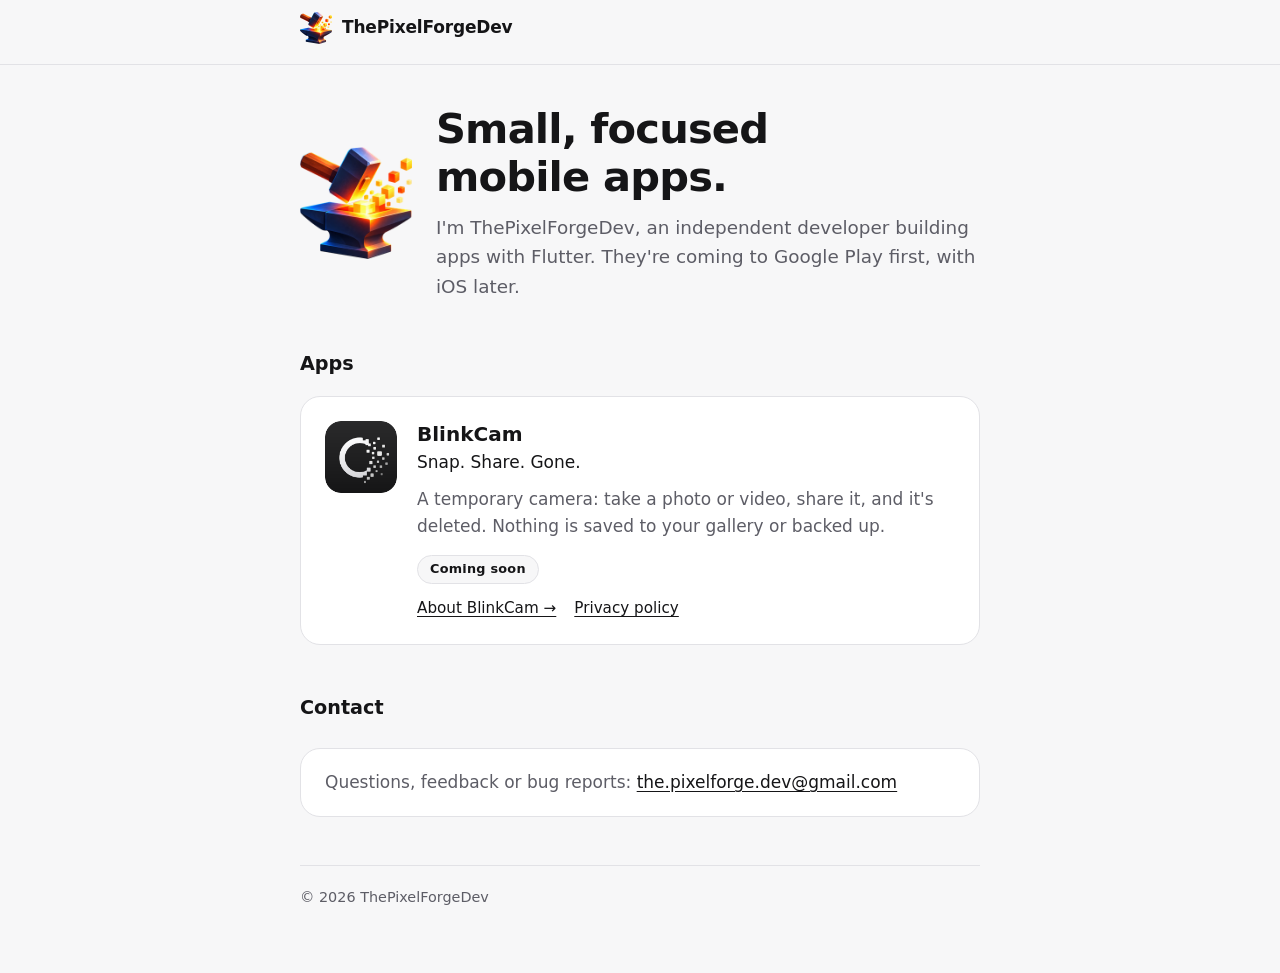
==== index.html @ 021a2099 "Add ThePixelForgeDev home page and shared site style - Home page with intro, app list (BlinkCam, com" ====
<!doctype html>
<html lang="en">
  <head>
    <meta charset="utf-8" />
    <meta name="viewport" content="width=device-width, initial-scale=1" />
    <title>ThePixelForgeDev</title>
    <meta
      name="description"
      content="ThePixelForgeDev is an independent developer building small, focused mobile apps with Flutter."
    />
    <link rel="icon" href="assets/favicon.png" type="image/png" />
    <link rel="apple-touch-icon" href="assets/apple-touch-icon.png" />
    <link rel="stylesheet" href="assets/site.css" />
  </head>
  <body>
    <a class="skip-link" href="#content">Skip to content</a>
    <header class="site-header">
      <div class="site-header-inner">
        <a class="wordmark" href="./" aria-current="page">
          <img src="assets/logo.png" alt="" width="32" height="32" />
          ThePixelForgeDev
        </a>
      </div>
    </header>

    <main id="content">
      <section class="intro" aria-labelledby="intro-title">
        <img src="assets/logo.png" alt="ThePixelForgeDev logo: a hammer striking glowing pixels on an anvil" width="112" height="112" />
        <div>
          <h1 id="intro-title">Small, focused mobile apps.</h1>
          <p class="lead">
            I'm ThePixelForgeDev, an independent developer building apps with
            Flutter. They're coming to Google Play first, with iOS later.
          </p>
        </div>
      </section>

      <h2 class="section-title" id="apps">Apps</h2>
      <ul class="app-list" aria-labelledby="apps">
        <!--
          To add an app, copy one <li> block below and change the slug, icon,
          name, tagline, summary and status. See ADDING-AN-APP.md.
          Status: <span class="badge">Coming soon</span>
          Once live, replace the badge with:
          <a class="badge" href="https://play.google.com/store/apps/details?id=PACKAGE_ID">Get it on Google Play</a>
        -->
        <li>
          <article class="app-card" aria-labelledby="app-blinkcam">
            <img src="blinkcam/icon.png" alt="BlinkCam app icon" width="72" height="72" />
            <div>
              <h3 id="app-blinkcam"><a href="blinkcam/">BlinkCam</a></h3>
              <p class="tagline">Snap. Share. Gone.</p>
              <p class="summary">
                A temporary camera: take a photo or video, share it, and it's
                deleted. Nothing is saved to your gallery or backed up.
              </p>
              <span class="badge">Coming soon</span>
              <p class="links">
                <a href="blinkcam/">About BlinkCam →</a>
                <a href="blinkcam/privacy/">Privacy policy</a>
              </p>
            </div>
          </article>
        </li>
      </ul>

      <h2 class="section-title" id="contact">Contact</h2>
      <div class="card">
        <p>
          Questions, feedback or bug reports:
          <a href="mailto:the.pixelforge.dev@gmail.com">the.pixelforge.dev@gmail.com</a>
        </p>
      </div>

      <footer>© 2026 ThePixelForgeDev</footer>
    </main>
  </body>
</html>
---- assets/site.css ----
/* ThePixelForgeDev shared site style.
   Dark monochrome by default, light theme via prefers-color-scheme.
   No external fonts or resources. */

:root {
  --bg: #121214;
  --surface: #1c1c1f;
  --surface-hover: #232327;
  --text: #f2f2f4;
  --muted: #a5a5ad;
  --line: #2c2c31;
  --accent: #ffffff;
  --radius: 20px;
  --width: 720px;
  color-scheme: dark;
}

@media (prefers-color-scheme: light) {
  :root {
    --bg: #f7f7f8;
    --surface: #ffffff;
    --surface-hover: #f0f0f2;
    --text: #151517;
    --muted: #5d5d66;
    --line: #e2e2e6;
    --accent: #151517;
    color-scheme: light;
  }
}

* {
  box-sizing: border-box;
}

body {
  margin: 0;
  background: var(--bg);
  color: var(--text);
  font: 17px/1.6 system-ui, -apple-system, "Segoe UI", Roboto, sans-serif;
  overflow-wrap: break-word;
}

a {
  color: var(--accent);
  text-underline-offset: 3px;
}

a:focus-visible {
  outline: 2px solid var(--accent);
  outline-offset: 3px;
  border-radius: 6px;
}

img {
  max-width: 100%;
}

.skip-link {
  position: absolute;
  left: 16px;
  top: -48px;
  padding: 8px 14px;
  background: var(--surface);
  border: 1px solid var(--line);
  border-radius: 10px;
}

.skip-link:focus {
  top: 12px;
}

/* ---------- Site header ---------- */

.site-header {
  border-bottom: 1px solid var(--line);
}

.site-header-inner {
  max-width: var(--width);
  margin: 0 auto;
  padding: 12px 20px;
}

.wordmark {
  display: inline-flex;
  align-items: center;
  gap: 10px;
  color: var(--text);
  font-weight: 700;
  text-decoration: none;
  letter-spacing: -0.01em;
}

.wordmark img {
  width: 32px;
  height: 32px;
}

/* ---------- Page layout ---------- */

main {
  max-width: var(--width);
  margin: 0 auto;
  padding: 40px 20px 64px;
}

h1 {
  font-size: clamp(1.9rem, 6vw, 2.6rem);
  line-height: 1.15;
  letter-spacing: -0.02em;
  text-wrap: balance;
  margin: 0 0 12px;
}

h2 {
  font-size: 1.2rem;
  margin: 36px 0 8px;
}

p,
li {
  color: var(--muted);
}

strong {
  color: var(--text);
}

.lead {
  font-size: 1.15rem;
}

.card {
  background: var(--surface);
  border: 1px solid var(--line);
  border-radius: var(--radius);
  padding: 20px 24px;
  margin: 24px 0;
}

.card ul {
  margin: 0;
  padding-left: 20px;
}

.card > p:first-child {
  margin-top: 0;
}

.card > p:last-child {
  margin-bottom: 0;
}

/* ---------- Home: intro ---------- */

.intro {
  display: flex;
  align-items: center;
  gap: 24px;
  margin-bottom: 8px;
}

.intro img {
  flex: none;
  width: 112px;
  height: 112px;
}

.intro p {
  margin: 0;
}

@media (max-width: 520px) {
  .intro {
    flex-direction: column;
    align-items: flex-start;
    gap: 16px;
  }

  .intro img {
    width: 88px;
    height: 88px;
  }
}

.section-title {
  margin-top: 48px;
}

/* ---------- Home: app cards ---------- */

.app-list {
  display: grid;
  grid-template-columns: repeat(auto-fit, minmax(280px, 1fr));
  gap: 16px;
  margin: 16px 0 0;
  padding: 0;
  list-style: none;
}

.app-card {
  display: flex;
  gap: 20px;
  height: 100%;
  background: var(--surface);
  border: 1px solid var(--line);
  border-radius: var(--radius);
  padding: 24px;
  color: var(--text);
  transition: background-color 0.15s, border-color 0.15s;
}

.app-card:hover,
.app-card:focus-within {
  background: var(--surface-hover);
  border-color: var(--muted);
}

.app-card > img {
  flex: none;
  width: 72px;
  height: 72px;
  border-radius: 16px;
}

.app-card h3 {
  margin: 0;
  font-size: 1.25rem;
  line-height: 1.3;
}

.app-card h3 a {
  color: inherit;
  text-decoration: none;
}

.app-card h3 a:hover {
  text-decoration: underline;
}

.app-card .tagline {
  margin: 2px 0 10px;
  color: var(--text);
  font-weight: 500;
}

.app-card .summary {
  margin: 0 0 14px;
}

.app-card .links {
  display: flex;
  flex-wrap: wrap;
  gap: 6px 18px;
  margin: 12px 0 0;
  font-size: 0.95rem;
}

@media (max-width: 420px) {
  .app-card {
    flex-direction: column;
    gap: 14px;
    padding: 20px;
  }

  .app-card > img {
    width: 64px;
    height: 64px;
  }
}

/* Status badge: "Coming soon", later replaced by a store link. */
.badge {
  display: inline-block;
  padding: 3px 12px;
  border: 1px solid var(--line);
  border-radius: 999px;
  background: var(--bg);
  color: var(--text);
  font-size: 0.8rem;
  font-weight: 600;
  letter-spacing: 0.02em;
  line-height: 1.6;
}

/* ---------- App pages ---------- */

.brand {
  display: flex;
  align-items: center;
  gap: 16px;
  margin-bottom: 32px;
  color: inherit;
  text-decoration: none;
}

.brand img {
  width: 64px;
  height: 64px;
  border-radius: 14px;
}

.brand strong {
  display: block;
  font-size: 1.4rem;
}

.brand span {
  color: var(--muted);
  font-size: 0.95rem;
}

.app-status {
  margin: 0 0 16px;
}

/* ---------- Footer ---------- */

footer {
  margin-top: 48px;
  padding-top: 20px;
  border-top: 1px solid var(--line);
  color: var(--muted);
  font-size: 0.9rem;
}

footer a {
  white-space: nowrap;
}

@media (prefers-reduced-motion: reduce) {
  .app-card {
    transition: none;
  }
}
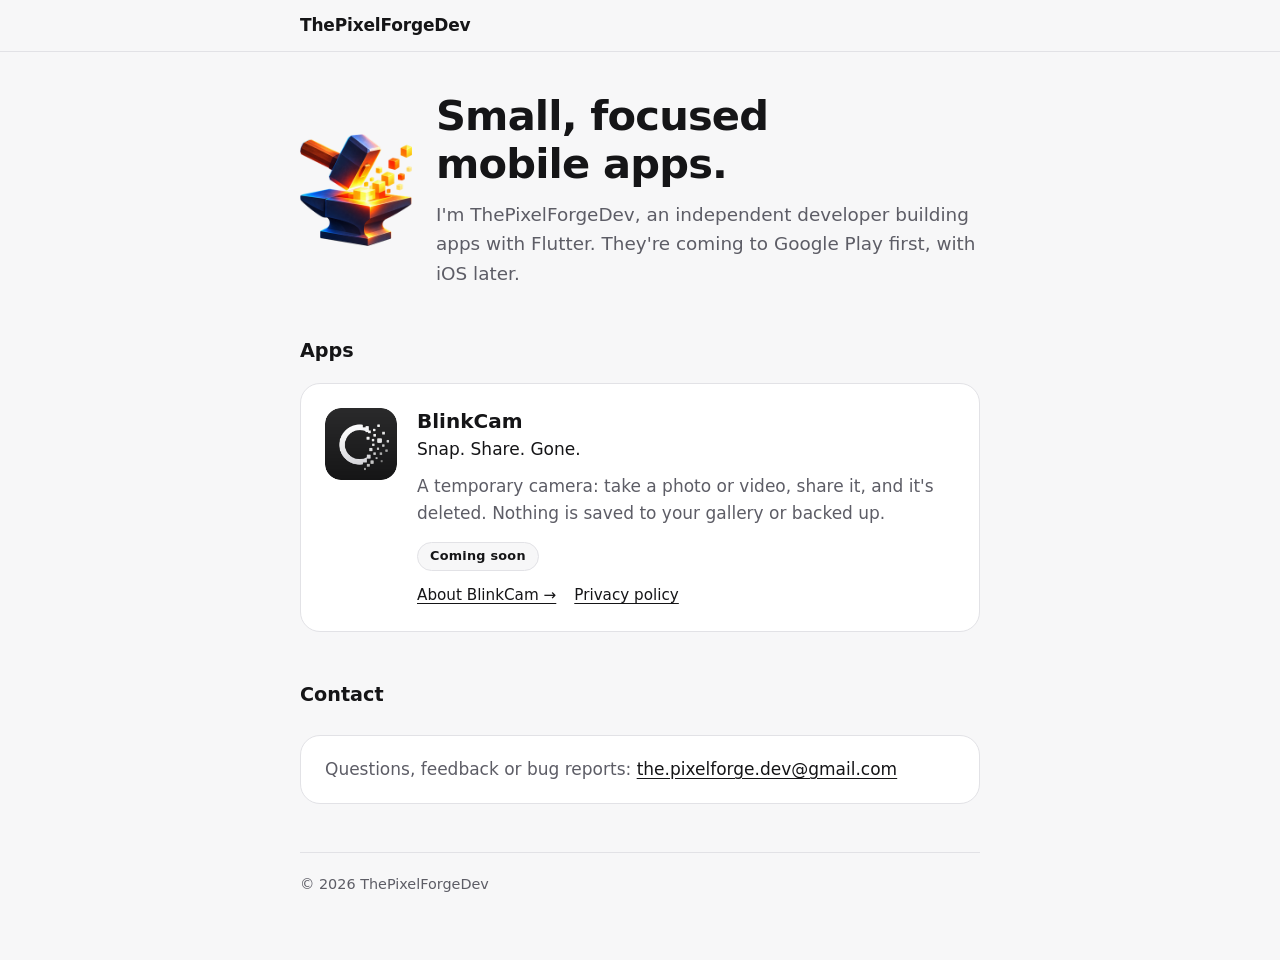
==== commit 58e8df3a: "Remove duplicate logo from home page header The home page intro already shows the logo, so the heade" ====
--- a/index.html
+++ b/index.html
@@ -17,7 +17,6 @@
     <header class="site-header">
       <div class="site-header-inner">
         <a class="wordmark" href="./" aria-current="page">
-          <img src="assets/logo.png" alt="" width="32" height="32" />
           ThePixelForgeDev
         </a>
       </div>
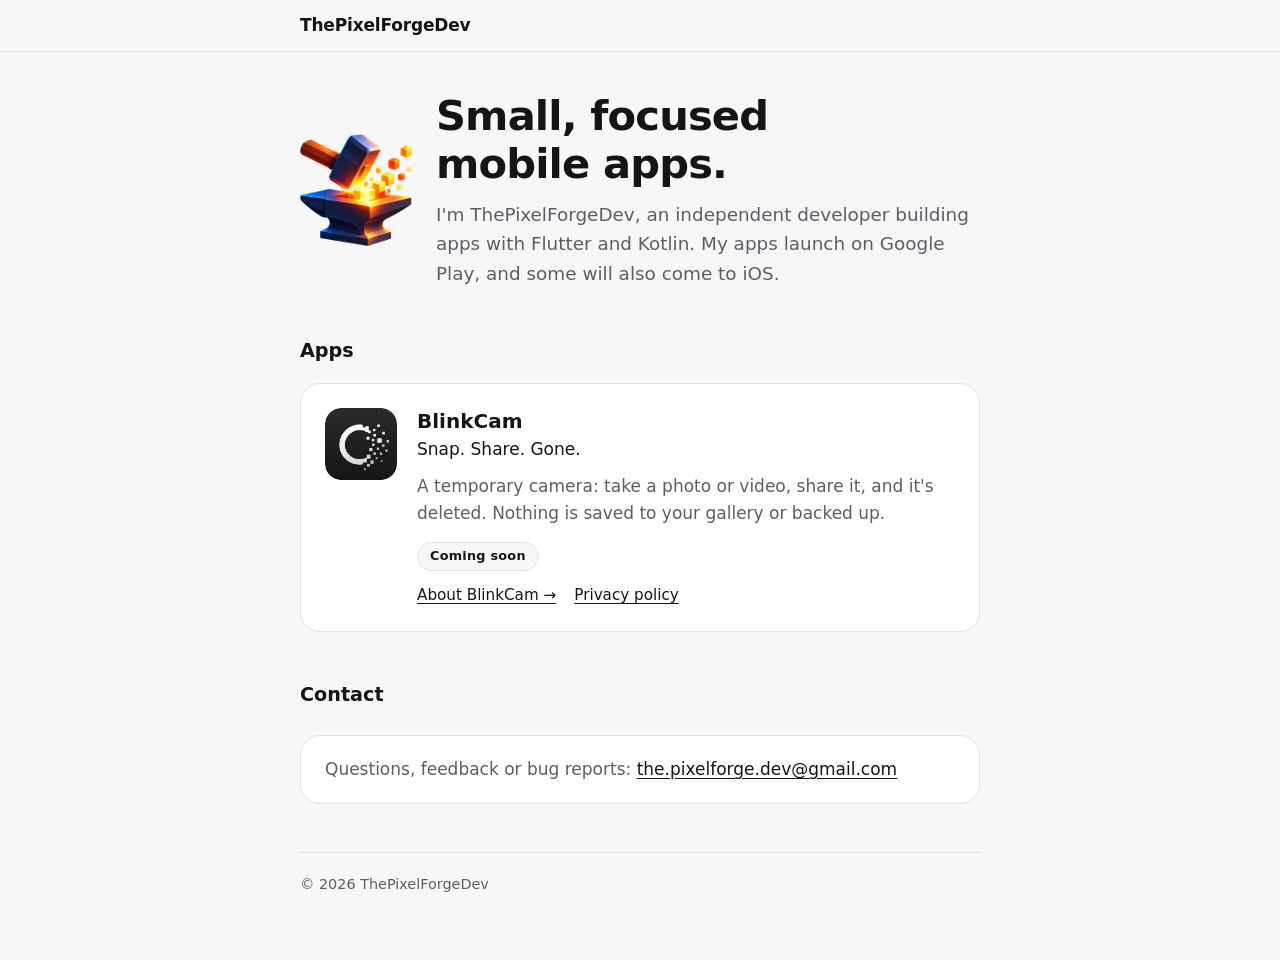
==== commit fb6c60e7: "Update home intro: Flutter and Kotlin, iOS only for some apps Co-Authored-By: Claude Opus 5.5 <norep" ====
--- a/index.html
+++ b/index.html
@@ -6,7 +6,7 @@
     <title>ThePixelForgeDev</title>
     <meta
       name="description"
-      content="ThePixelForgeDev is an independent developer building small, focused mobile apps with Flutter."
+      content="ThePixelForgeDev is an independent developer building small, focused mobile apps with Flutter and Kotlin."
     />
     <link rel="icon" href="assets/favicon.png" type="image/png" />
     <link rel="apple-touch-icon" href="assets/apple-touch-icon.png" />
@@ -29,7 +29,8 @@
           <h1 id="intro-title">Small, focused mobile apps.</h1>
           <p class="lead">
             I'm ThePixelForgeDev, an independent developer building apps with
-            Flutter. They're coming to Google Play first, with iOS later.
+            Flutter and Kotlin. My apps launch on Google Play, and some will
+            also come to iOS.
           </p>
         </div>
       </section>
